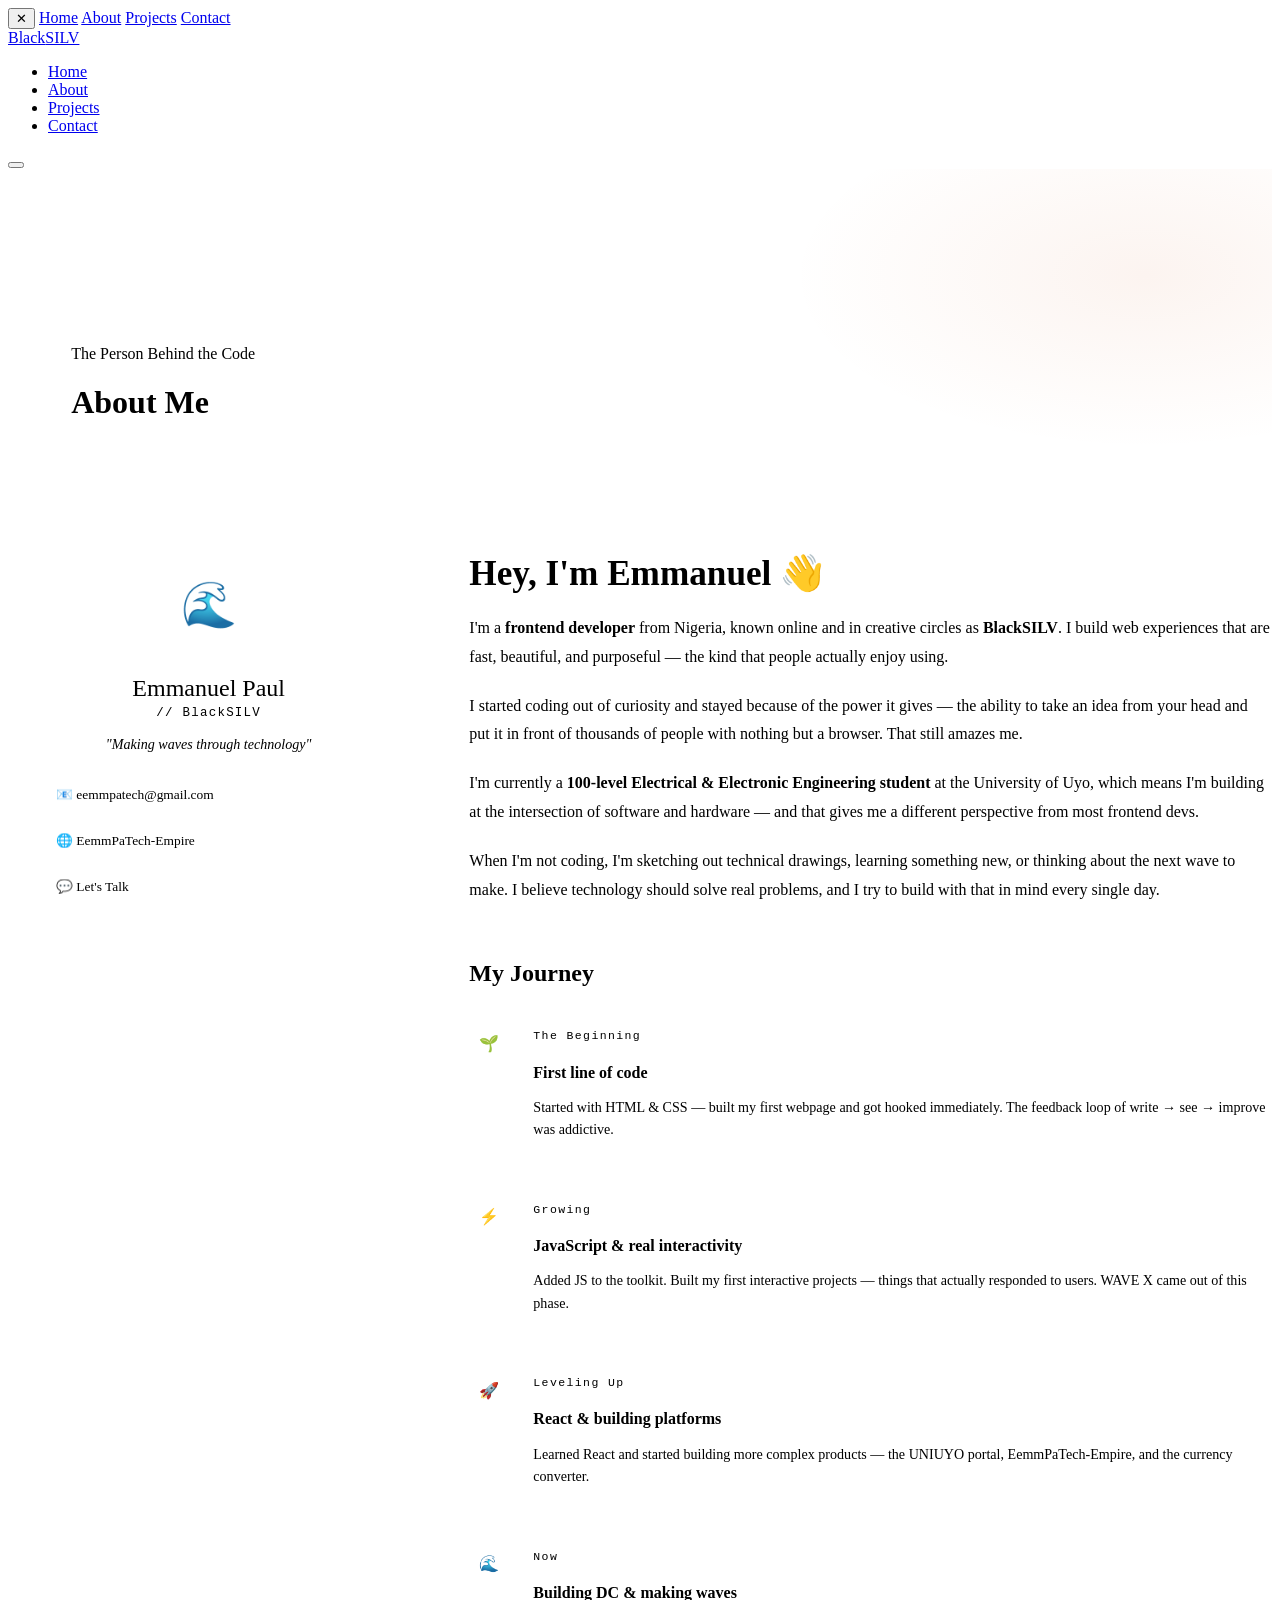
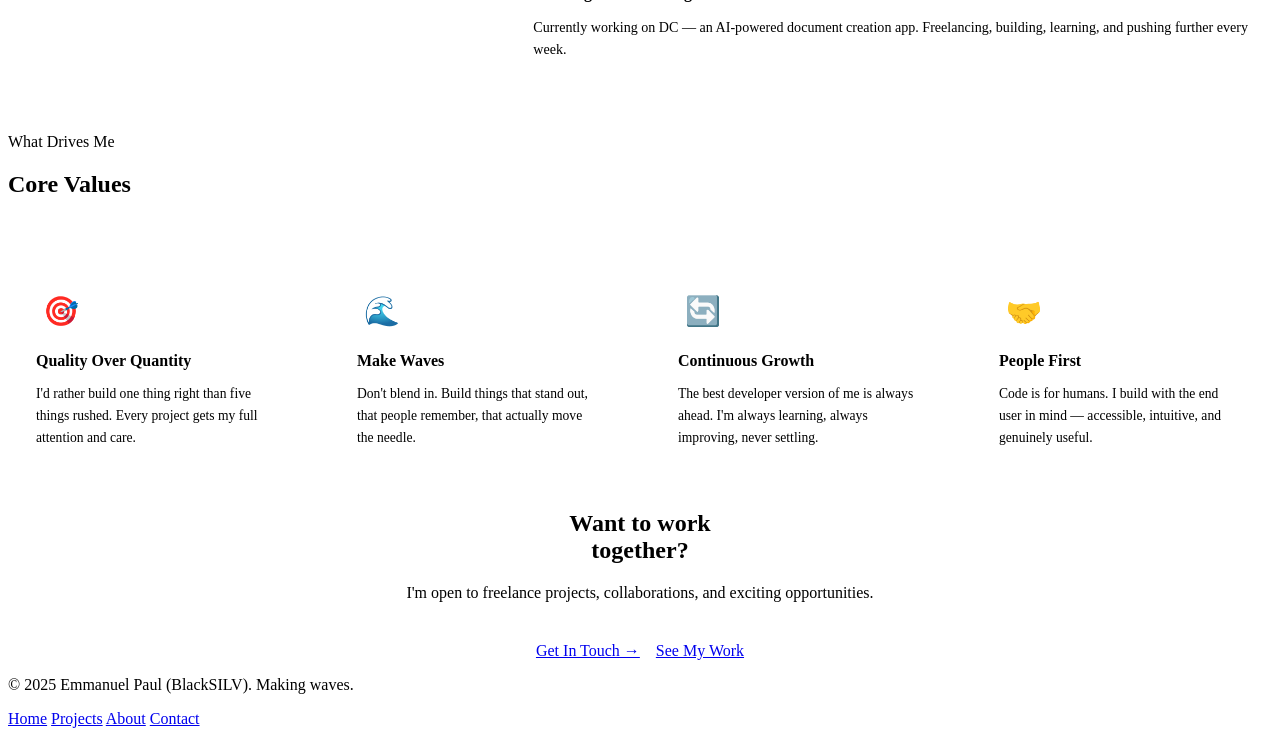
==== about.html @ 97235ea3 "Create about.html" ====
<!DOCTYPE html>
<html lang="en">
<head>
  <meta charset="UTF-8" />
  <meta name="viewport" content="width=device-width, initial-scale=1.0" />
  <title>About — BlackSILV</title>
  <meta name="description" content="About Emmanuel Paul (BlackSILV) — Frontend Developer making waves through technology." />
  <link rel="stylesheet" href="style.css" />
  <style>
    .page-hero {
      padding: 160px 5% 80px;
      border-bottom: 1px solid var(--border);
      position: relative; overflow: hidden;
    }
    .page-hero-bg {
      position: absolute; inset: 0;
      background: radial-gradient(ellipse 40% 70% at 90% 30%, rgba(212,98,42,0.07), transparent 70%);
    }
    .page-hero-content { position: relative; z-index: 1; }

    /* ---- STORY ---- */
    .story-grid {
      display: grid;
      grid-template-columns: 1fr 2fr;
      gap: 60px;
      align-items: start;
    }
    .story-sidebar { position: sticky; top: 100px; }
    .profile-card {
      background: var(--surface);
      border: 1px solid var(--border);
      border-radius: var(--radius-lg);
      padding: 32px;
      text-align: center;
    }
    .profile-avatar {
      width: 100px; height: 100px;
      background: var(--bg3);
      border-radius: 50%;
      border: 3px solid var(--amber);
      margin: 0 auto 20px;
      display: flex; align-items: center; justify-content: center;
      font-size: 2.8rem;
    }
    .profile-name {
      font-family: 'Playfair Display', serif;
      font-size: 1.5rem; color: var(--cream);
      margin-bottom: 4px;
    }
    .profile-nick {
      font-family: 'Space Mono', monospace;
      font-size: 0.78rem; color: var(--amber);
      margin-bottom: 16px; letter-spacing: 0.1em;
    }
    .profile-tag {
      font-size: 0.88rem; color: var(--muted);
      font-style: italic; margin-bottom: 24px;
    }
    .profile-links {
      display: flex; flex-direction: column; gap: 10px;
    }
    .profile-links a {
      display: flex; align-items: center; gap: 10px;
      padding: 10px 16px;
      background: var(--bg3);
      border: 1px solid var(--border);
      border-radius: var(--radius);
      color: var(--cream2);
      text-decoration: none;
      font-size: 0.84rem;
      transition: 0.3s;
    }
    .profile-links a:hover { border-color: var(--amber); color: var(--amber); }

    .story-body h2 {
      font-family: 'Playfair Display', serif;
      font-size: clamp(1.5rem, 3vw, 2.2rem);
      color: var(--cream); margin-bottom: 20px;
    }
    .story-body p {
      color: var(--cream2); font-size: 1rem;
      line-height: 1.8; margin-bottom: 20px;
    }
    .story-body strong { color: var(--amber); }

    /* ---- TIMELINE ---- */
    .timeline { margin-top: 56px; }
    .timeline-title {
      font-family: 'Playfair Display', serif;
      font-size: 1.5rem; color: var(--cream);
      margin-bottom: 36px;
    }
    .timeline-item {
      display: flex; gap: 24px;
      padding-bottom: 36px;
      position: relative;
    }
    .timeline-item::before {
      content: '';
      position: absolute; left: 19px; top: 40px;
      width: 2px; bottom: 0;
      background: var(--border);
    }
    .timeline-item:last-child::before { display: none; }
    .timeline-dot {
      width: 40px; height: 40px; flex-shrink: 0;
      background: var(--surface);
      border: 2px solid var(--amber);
      border-radius: 50%;
      display: flex; align-items: center; justify-content: center;
      font-size: 1rem; position: relative; z-index: 1;
    }
    .timeline-content { padding-top: 6px; }
    .timeline-year {
      font-family: 'Space Mono', monospace;
      font-size: 0.72rem; color: var(--amber);
      letter-spacing: 0.12em; margin-bottom: 6px;
    }
    .timeline-content h4 {
      color: var(--cream); font-size: 1rem;
      margin-bottom: 6px;
    }
    .timeline-content p {
      color: var(--muted); font-size: 0.88rem;
      line-height: 1.6;
    }

    /* ---- VALUES ---- */
    .values-grid {
      display: grid;
      grid-template-columns: repeat(auto-fit, minmax(240px, 1fr));
      gap: 20px; margin-top: 60px;
    }
    .value-card {
      background: var(--surface);
      border: 1px solid var(--border);
      border-radius: var(--radius-lg);
      padding: 28px;
      transition: 0.3s;
    }
    .value-card:hover { border-color: var(--amber); transform: translateY(-4px); }
    .value-icon {
      font-size: 1.8rem; margin-bottom: 16px;
      width: 50px; height: 50px;
      background: var(--bg3); border-radius: 12px;
      display: flex; align-items: center; justify-content: center;
    }
    .value-card h3 { color: var(--cream); font-size: 1rem; margin-bottom: 8px; }
    .value-card p { color: var(--muted); font-size: 0.85rem; line-height: 1.6; }

    @media (max-width: 900px) {
      .story-grid { grid-template-columns: 1fr; }
      .story-sidebar { position: static; }
    }
  </style>
</head>
<body>

  <div class="cursor"></div>
  <div class="cursor-ring"></div>

  <div class="mobile-nav">
    <button class="mobile-close">✕</button>
    <a href="index.html">Home</a>
    <a href="about.html">About</a>
    <a href="projects.html">Projects</a>
    <a href="contact.html">Contact</a>
  </div>

  <nav>
    <a href="index.html" class="nav-logo">Black<span>SILV</span></a>
    <ul class="nav-links">
      <li><a href="index.html">Home</a></li>
      <li><a href="about.html">About</a></li>
      <li><a href="projects.html">Projects</a></li>
      <li><a href="contact.html">Contact</a></li>
    </ul>
    <button class="nav-menu-btn"><span></span><span></span><span></span></button>
  </nav>

  <div class="page-hero">
    <div class="page-hero-bg"></div>
    <div class="page-hero-content">
      <p class="section-label">The Person Behind the Code</p>
      <h1 class="section-title">About <span style="color:var(--amber);">Me</span></h1>
    </div>
  </div>

  <section>
    <div class="story-grid">

      <!-- SIDEBAR -->
      <div class="story-sidebar reveal">
        <div class="profile-card">
          <div class="profile-avatar">🌊</div>
          <div class="profile-name">Emmanuel Paul</div>
          <div class="profile-nick">// BlackSILV</div>
          <div class="profile-tag">"Making waves through technology"</div>
          <div class="profile-links">
            <a href="mailto:eemmpatech@gmail.com">📧 eemmpatech@gmail.com</a>
            <a href="https://eemmpatech-empire.github.io/" target="_blank">🌐 EemmPaTech-Empire</a>
            <a href="contact.html">💬 Let's Talk</a>
          </div>
        </div>
      </div>

      <!-- STORY -->
      <div class="story-body">
        <div class="reveal">
          <h2>Hey, I'm Emmanuel 👋</h2>
          <p>
            I'm a <strong>frontend developer</strong> from Nigeria, known online and in creative circles as <strong>BlackSILV</strong>. I build web experiences that are fast, beautiful, and purposeful — the kind that people actually enjoy using.
          </p>
          <p>
            I started coding out of curiosity and stayed because of the power it gives — the ability to take an idea from your head and put it in front of thousands of people with nothing but a browser. That still amazes me.
          </p>
          <p>
            I'm currently a <strong>100-level Electrical & Electronic Engineering student</strong> at the University of Uyo, which means I'm building at the intersection of software and hardware — and that gives me a different perspective from most frontend devs.
          </p>
          <p>
            When I'm not coding, I'm sketching out technical drawings, learning something new, or thinking about the next wave to make. I believe technology should solve real problems, and I try to build with that in mind every single day.
          </p>
        </div>

        <!-- TIMELINE -->
        <div class="timeline reveal">
          <h3 class="timeline-title">My Journey</h3>

          <div class="timeline-item">
            <div class="timeline-dot">🌱</div>
            <div class="timeline-content">
              <div class="timeline-year">The Beginning</div>
              <h4>First line of code</h4>
              <p>Started with HTML & CSS — built my first webpage and got hooked immediately. The feedback loop of write → see → improve was addictive.</p>
            </div>
          </div>

          <div class="timeline-item">
            <div class="timeline-dot">⚡</div>
            <div class="timeline-content">
              <div class="timeline-year">Growing</div>
              <h4>JavaScript & real interactivity</h4>
              <p>Added JS to the toolkit. Built my first interactive projects — things that actually responded to users. WAVE X came out of this phase.</p>
            </div>
          </div>

          <div class="timeline-item">
            <div class="timeline-dot">🚀</div>
            <div class="timeline-content">
              <div class="timeline-year">Leveling Up</div>
              <h4>React & building platforms</h4>
              <p>Learned React and started building more complex products — the UNIUYO portal, EemmPaTech-Empire, and the currency converter.</p>
            </div>
          </div>

          <div class="timeline-item">
            <div class="timeline-dot">🌊</div>
            <div class="timeline-content">
              <div class="timeline-year">Now</div>
              <h4>Building DC & making waves</h4>
              <p>Currently working on DC — an AI-powered document creation app. Freelancing, building, learning, and pushing further every week.</p>
            </div>
          </div>
        </div>
      </div>
    </div>
  </section>

  <!-- VALUES -->
  <section style="background:var(--bg2);">
    <p class="section-label reveal">What Drives Me</p>
    <h2 class="section-title reveal">Core Values</h2>
    <div class="divider reveal"></div>
    <div class="values-grid">
      <div class="value-card reveal">
        <div class="value-icon">🎯</div>
        <h3>Quality Over Quantity</h3>
        <p>I'd rather build one thing right than five things rushed. Every project gets my full attention and care.</p>
      </div>
      <div class="value-card reveal">
        <div class="value-icon">🌊</div>
        <h3>Make Waves</h3>
        <p>Don't blend in. Build things that stand out, that people remember, that actually move the needle.</p>
      </div>
      <div class="value-card reveal">
        <div class="value-icon">🔄</div>
        <h3>Continuous Growth</h3>
        <p>The best developer version of me is always ahead. I'm always learning, always improving, never settling.</p>
      </div>
      <div class="value-card reveal">
        <div class="value-icon">🤝</div>
        <h3>People First</h3>
        <p>Code is for humans. I build with the end user in mind — accessible, intuitive, and genuinely useful.</p>
      </div>
    </div>
  </section>

  <!-- CTA -->
  <section style="text-align:center;">
    <h2 class="section-title reveal">Want to work<br><span style="color:var(--amber);">together?</span></h2>
    <p class="reveal" style="color:var(--muted); margin:16px auto 40px; max-width:480px;">I'm open to freelance projects, collaborations, and exciting opportunities.</p>
    <div class="reveal" style="display:flex; gap:16px; justify-content:center; flex-wrap:wrap;">
      <a href="contact.html" class="btn btn-primary">Get In Touch →</a>
      <a href="projects.html" class="btn btn-outline">See My Work</a>
    </div>
  </section>

  <footer>
    <p>© 2025 Emmanuel Paul (BlackSILV). Making waves.</p>
    <div class="footer-links">
      <a href="index.html">Home</a>
      <a href="projects.html">Projects</a>
      <a href="about.html">About</a>
      <a href="contact.html">Contact</a>
    </div>
  </footer>

  <script src="script.js"></script>
</body>
</html>
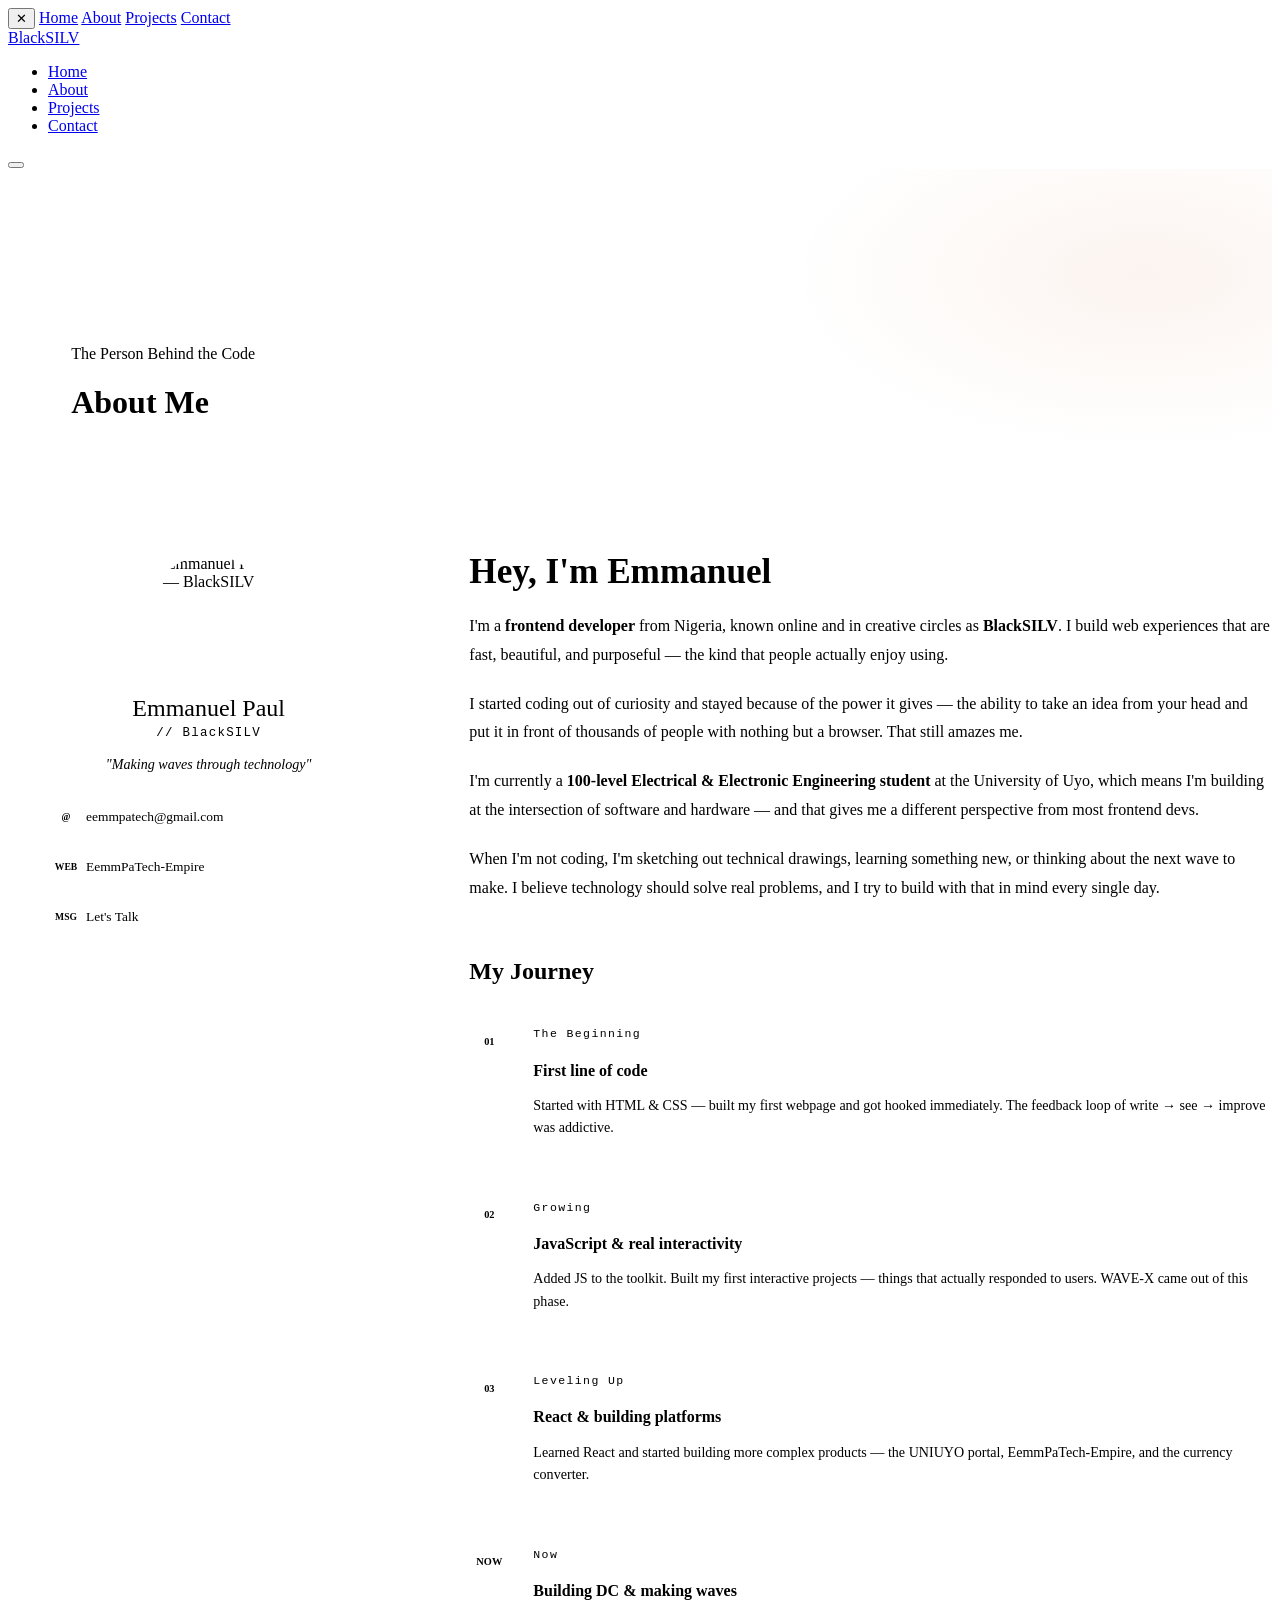
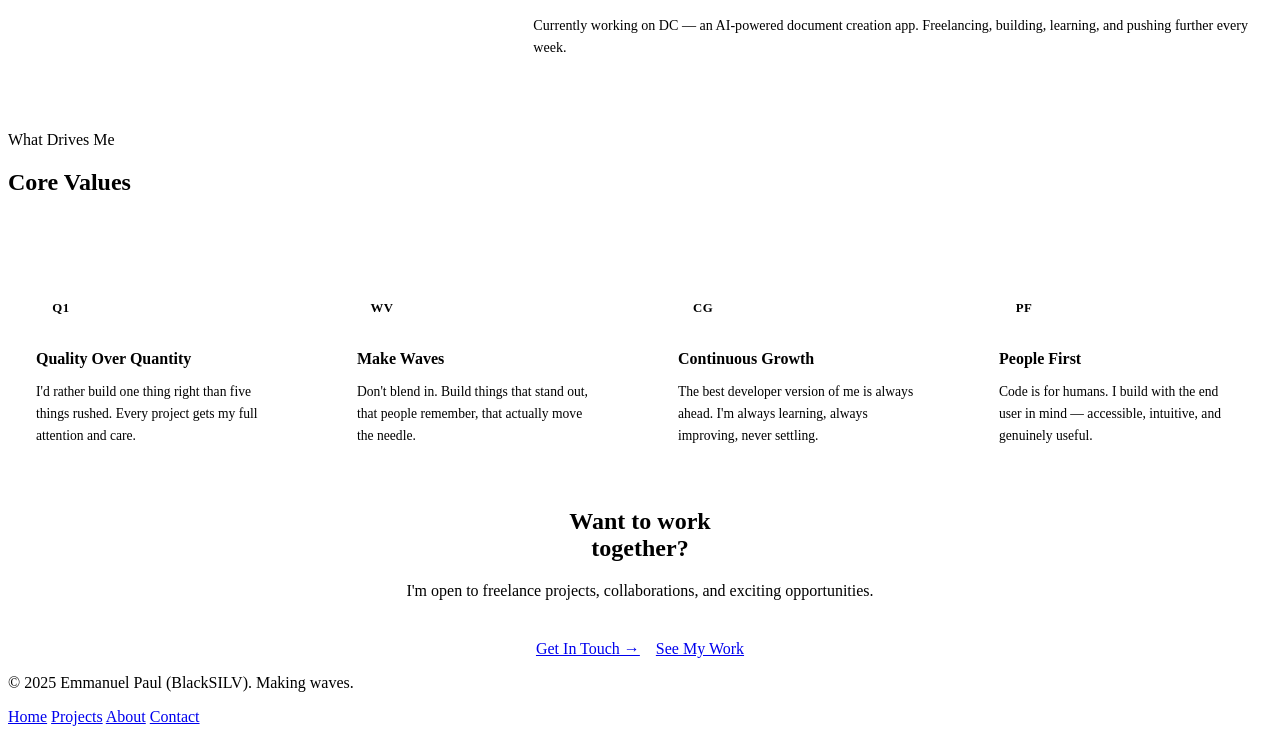
==== commit ab5797c9: "Update about.html" ====
--- a/about.html
+++ b/about.html
@@ -34,13 +34,17 @@
       text-align: center;
     }
     .profile-avatar {
-      width: 100px; height: 100px;
-      background: var(--bg3);
+      width: 120px; height: 120px;
       border-radius: 50%;
       border: 3px solid var(--amber);
       margin: 0 auto 20px;
-      display: flex; align-items: center; justify-content: center;
-      font-size: 2.8rem;
+      overflow: hidden;
+    }
+    .profile-avatar img {
+      width: 100%; height: 100%;
+      object-fit: cover;
+      object-position: top;
+      display: block;
     }
     .profile-name {
       font-family: 'Playfair Display', serif;
@@ -71,6 +75,16 @@
       transition: 0.3s;
     }
     .profile-links a:hover { border-color: var(--amber); color: var(--amber); }
+    .profile-link-icon {
+      width: 20px; height: 20px;
+      background: var(--amber);
+      border-radius: 4px;
+      display: flex; align-items: center; justify-content: center;
+      font-size: 0.6rem;
+      font-weight: 800;
+      color: var(--bg);
+      flex-shrink: 0;
+    }
 
     .story-body h2 {
       font-family: 'Playfair Display', serif;
@@ -108,7 +122,10 @@
       border: 2px solid var(--amber);
       border-radius: 50%;
       display: flex; align-items: center; justify-content: center;
-      font-size: 1rem; position: relative; z-index: 1;
+      font-size: 0.65rem;
+      font-weight: 700;
+      color: var(--amber);
+      position: relative; z-index: 1;
     }
     .timeline-content { padding-top: 6px; }
     .timeline-year {
@@ -140,10 +157,14 @@
     }
     .value-card:hover { border-color: var(--amber); transform: translateY(-4px); }
     .value-icon {
-      font-size: 1.8rem; margin-bottom: 16px;
+      font-size: 0.8rem;
+      font-weight: 800;
+      margin-bottom: 16px;
       width: 50px; height: 50px;
       background: var(--bg3); border-radius: 12px;
       display: flex; align-items: center; justify-content: center;
+      color: var(--amber);
+      letter-spacing: 0.04em;
     }
     .value-card h3 { color: var(--cream); font-size: 1rem; margin-bottom: 8px; }
     .value-card p { color: var(--muted); font-size: 0.85rem; line-height: 1.6; }
@@ -192,14 +213,25 @@
       <!-- SIDEBAR -->
       <div class="story-sidebar reveal">
         <div class="profile-card">
-          <div class="profile-avatar">🌊</div>
+          <div class="profile-avatar">
+            <img src="profile.jpg" alt="Emmanuel Paul — BlackSILV" />
+          </div>
           <div class="profile-name">Emmanuel Paul</div>
           <div class="profile-nick">// BlackSILV</div>
           <div class="profile-tag">"Making waves through technology"</div>
           <div class="profile-links">
-            <a href="mailto:eemmpatech@gmail.com">📧 eemmpatech@gmail.com</a>
-            <a href="https://eemmpatech-empire.github.io/" target="_blank">🌐 EemmPaTech-Empire</a>
-            <a href="contact.html">💬 Let's Talk</a>
+            <a href="mailto:eemmpatech@gmail.com">
+              <span class="profile-link-icon">@</span>
+              eemmpatech@gmail.com
+            </a>
+            <a href="https://eemmpatech-empire.github.io/" target="_blank">
+              <span class="profile-link-icon">WEB</span>
+              EemmPaTech-Empire
+            </a>
+            <a href="contact.html">
+              <span class="profile-link-icon">MSG</span>
+              Let's Talk
+            </a>
           </div>
         </div>
       </div>
@@ -207,7 +239,7 @@
       <!-- STORY -->
       <div class="story-body">
         <div class="reveal">
-          <h2>Hey, I'm Emmanuel 👋</h2>
+          <h2>Hey, I'm Emmanuel</h2>
           <p>
             I'm a <strong>frontend developer</strong> from Nigeria, known online and in creative circles as <strong>BlackSILV</strong>. I build web experiences that are fast, beautiful, and purposeful — the kind that people actually enjoy using.
           </p>
@@ -215,7 +247,7 @@
             I started coding out of curiosity and stayed because of the power it gives — the ability to take an idea from your head and put it in front of thousands of people with nothing but a browser. That still amazes me.
           </p>
           <p>
-            I'm currently a <strong>100-level Electrical & Electronic Engineering student</strong> at the University of Uyo, which means I'm building at the intersection of software and hardware — and that gives me a different perspective from most frontend devs.
+            I'm currently a <strong>100-level Electrical &amp; Electronic Engineering student</strong> at the University of Uyo, which means I'm building at the intersection of software and hardware — and that gives me a different perspective from most frontend devs.
           </p>
           <p>
             When I'm not coding, I'm sketching out technical drawings, learning something new, or thinking about the next wave to make. I believe technology should solve real problems, and I try to build with that in mind every single day.
@@ -227,37 +259,37 @@
           <h3 class="timeline-title">My Journey</h3>
 
           <div class="timeline-item">
-            <div class="timeline-dot">🌱</div>
+            <div class="timeline-dot">01</div>
             <div class="timeline-content">
               <div class="timeline-year">The Beginning</div>
               <h4>First line of code</h4>
-              <p>Started with HTML & CSS — built my first webpage and got hooked immediately. The feedback loop of write → see → improve was addictive.</p>
+              <p>Started with HTML &amp; CSS — built my first webpage and got hooked immediately. The feedback loop of write → see → improve was addictive.</p>
             </div>
           </div>
 
           <div class="timeline-item">
-            <div class="timeline-dot">⚡</div>
+            <div class="timeline-dot">02</div>
             <div class="timeline-content">
               <div class="timeline-year">Growing</div>
-              <h4>JavaScript & real interactivity</h4>
-              <p>Added JS to the toolkit. Built my first interactive projects — things that actually responded to users. WAVE X came out of this phase.</p>
+              <h4>JavaScript &amp; real interactivity</h4>
+              <p>Added JS to the toolkit. Built my first interactive projects — things that actually responded to users. WAVE-X came out of this phase.</p>
             </div>
           </div>
 
           <div class="timeline-item">
-            <div class="timeline-dot">🚀</div>
+            <div class="timeline-dot">03</div>
             <div class="timeline-content">
               <div class="timeline-year">Leveling Up</div>
-              <h4>React & building platforms</h4>
+              <h4>React &amp; building platforms</h4>
               <p>Learned React and started building more complex products — the UNIUYO portal, EemmPaTech-Empire, and the currency converter.</p>
             </div>
           </div>
 
           <div class="timeline-item">
-            <div class="timeline-dot">🌊</div>
+            <div class="timeline-dot">NOW</div>
             <div class="timeline-content">
               <div class="timeline-year">Now</div>
-              <h4>Building DC & making waves</h4>
+              <h4>Building DC &amp; making waves</h4>
               <p>Currently working on DC — an AI-powered document creation app. Freelancing, building, learning, and pushing further every week.</p>
             </div>
           </div>
@@ -273,22 +305,22 @@
     <div class="divider reveal"></div>
     <div class="values-grid">
       <div class="value-card reveal">
-        <div class="value-icon">🎯</div>
+        <div class="value-icon">Q1</div>
         <h3>Quality Over Quantity</h3>
         <p>I'd rather build one thing right than five things rushed. Every project gets my full attention and care.</p>
       </div>
       <div class="value-card reveal">
-        <div class="value-icon">🌊</div>
+        <div class="value-icon">WV</div>
         <h3>Make Waves</h3>
         <p>Don't blend in. Build things that stand out, that people remember, that actually move the needle.</p>
       </div>
       <div class="value-card reveal">
-        <div class="value-icon">🔄</div>
+        <div class="value-icon">CG</div>
         <h3>Continuous Growth</h3>
         <p>The best developer version of me is always ahead. I'm always learning, always improving, never settling.</p>
       </div>
       <div class="value-card reveal">
-        <div class="value-icon">🤝</div>
+        <div class="value-icon">PF</div>
         <h3>People First</h3>
         <p>Code is for humans. I build with the end user in mind — accessible, intuitive, and genuinely useful.</p>
       </div>
@@ -318,5 +350,3 @@
   <script src="script.js"></script>
 </body>
 </html>
-
-
